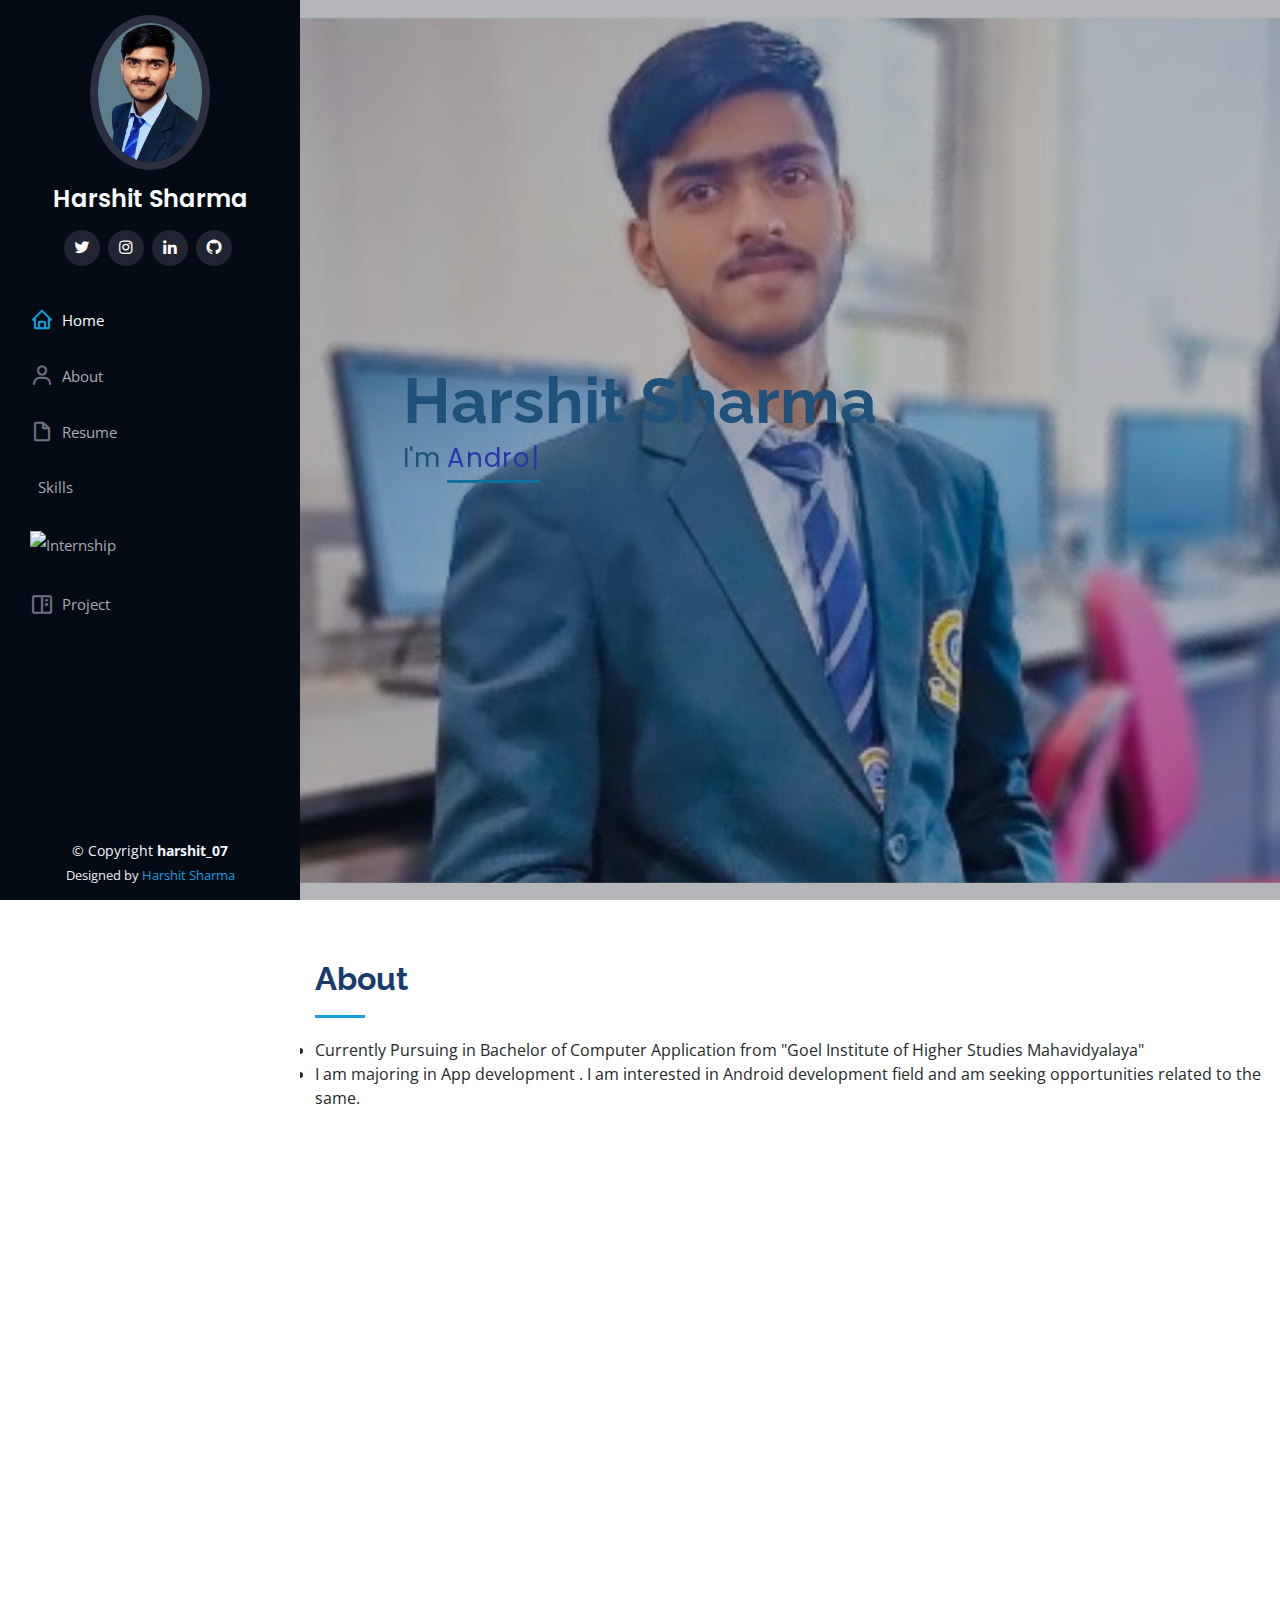
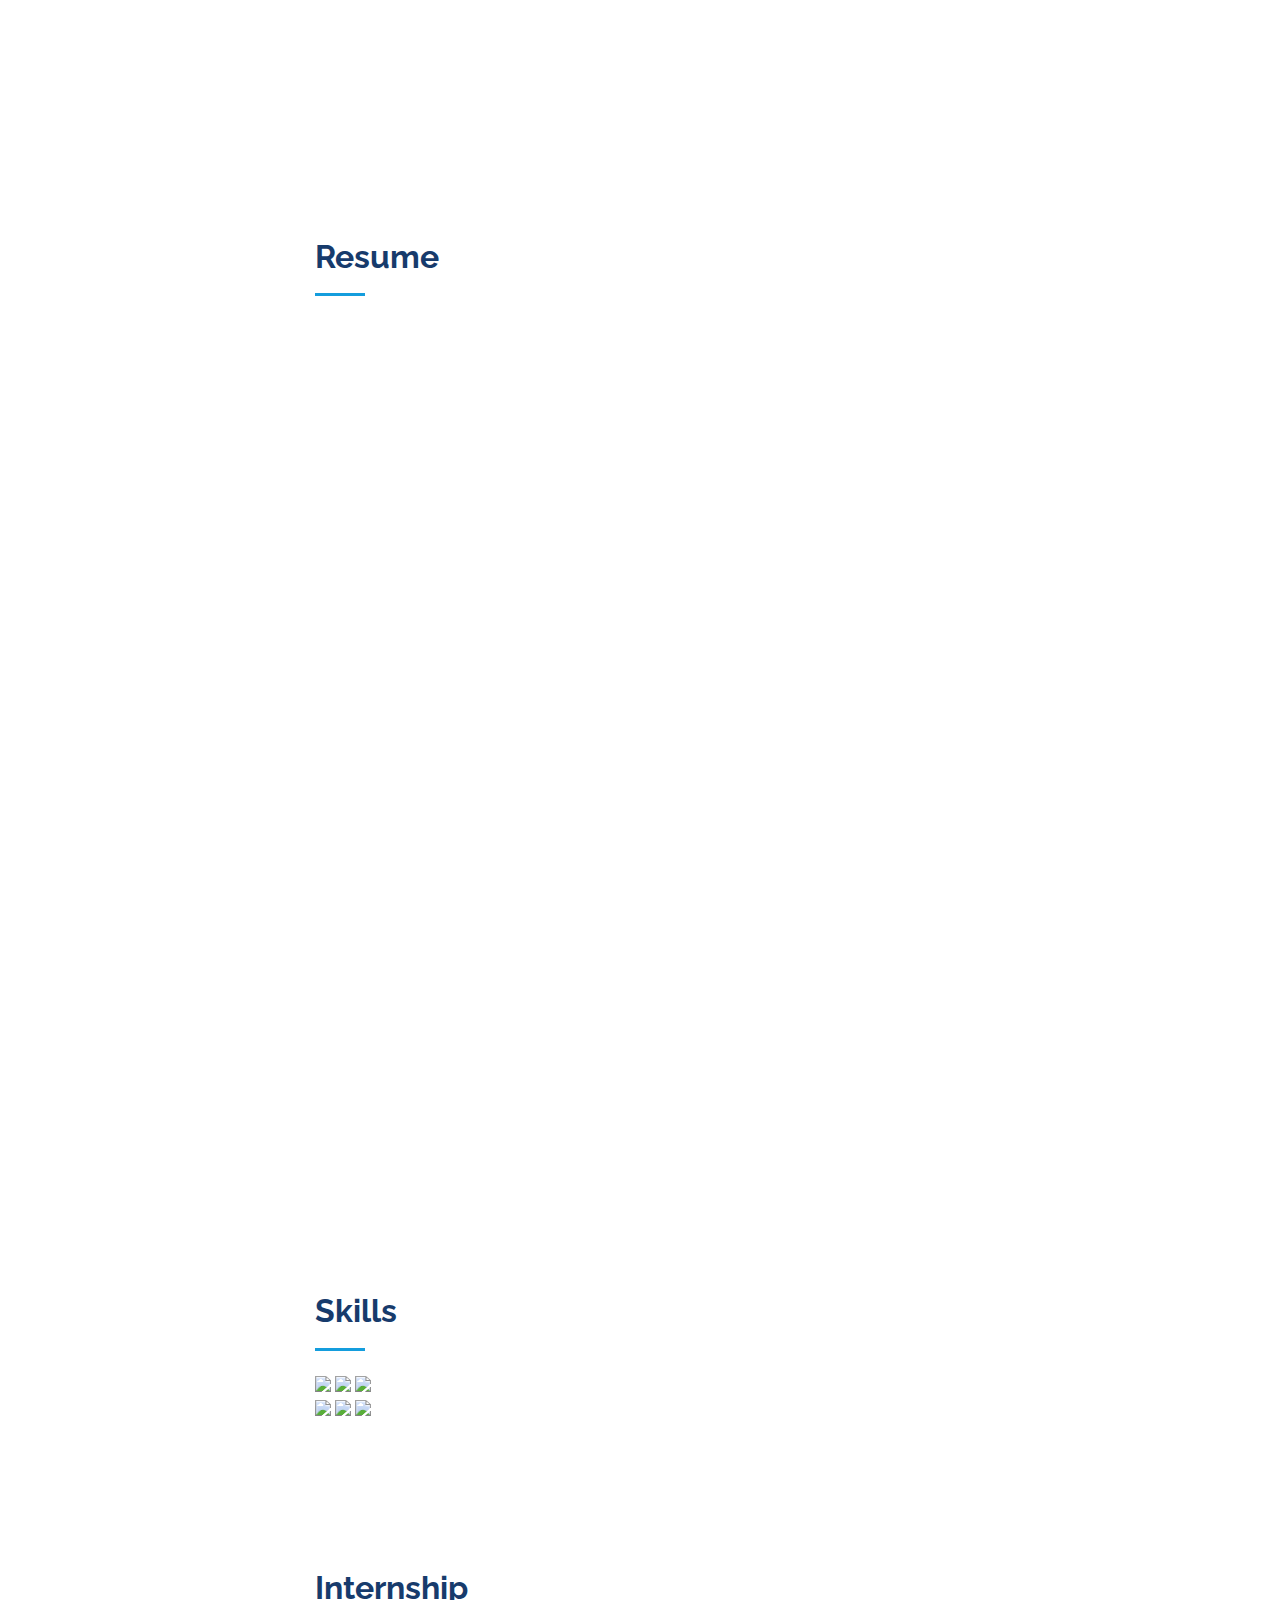
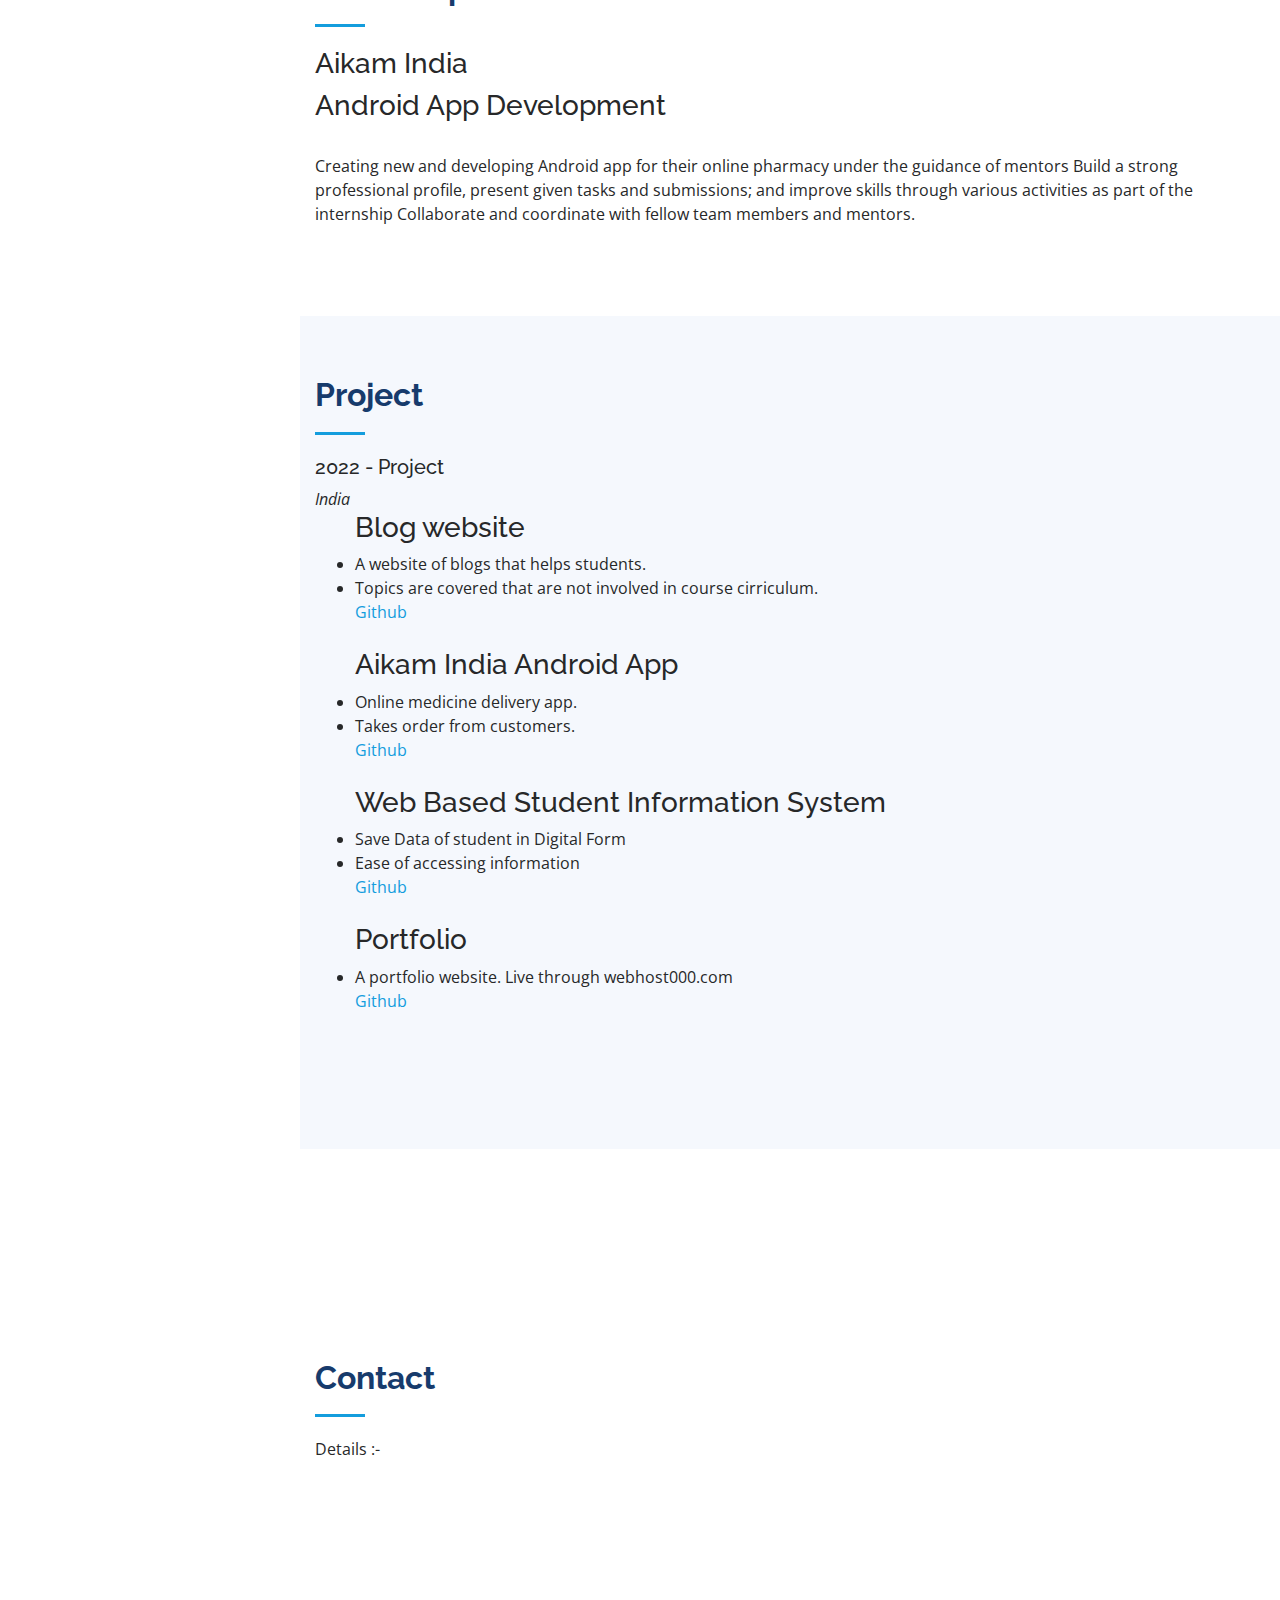
==== portfolio/index.html @ e8d352cf "Add files via upload" ====
<!DOCTYPE html>
<html lang="en">

<head>
  <meta charset="utf-8">
  <meta content="width=device-width, initial-scale=1.0" name="viewport">

  <title>Harshit Sharma</title>
  <meta content="" name="description">
  <meta content="" name="keywords">

  <!-- Favicons -->
  <link href="https://icons8.com/icon/54965/developer-mode" rel="icon">
  <link href="assets/img/apple-touch-icon.png" rel="apple-touch-icon">

  <!-- Google Fonts -->
  <link href="https://fonts.googleapis.com/css?family=Open+Sans:300,300i,400,400i,600,600i,700,700i|Raleway:300,300i,400,400i,500,500i,600,600i,700,700i|Poppins:300,300i,400,400i,500,500i,600,600i,700,700i" rel="stylesheet">

  <!-- Vendor CSS Files -->
  <link href="assets/vendor/bootstrap/css/bootstrap.min.css" rel="stylesheet">
  <link href="assets/vendor/icofont/icofont.min.css" rel="stylesheet">
  <link href="assets/vendor/boxicons/css/boxicons.min.css" rel="stylesheet">
  <link href="assets/vendor/venobox/venobox.css" rel="stylesheet">
  <link href="assets/vendor/owl.carousel/assets/owl.carousel.min.css" rel="stylesheet">
  <link href="assets/vendor/aos/aos.css" rel="stylesheet">

  <!-- Template Main CSS File -->
  <link href="assets/css/style.css" rel="stylesheet">

</head>

<body>

  <!-- ======= Mobile nav toggle button ======= -->
  <button type="button" class="mobile-nav-toggle d-xl-none"><i class="icofont-navigation-menu"></i></button>

  <!-- ======= Header ======= -->
  <header id="header">
    <div class="d-flex flex-column">

      <div class="profile">
        <img src="assets/img/lg.jpg" alt="" class="img-fluid rounded-circle">
        <h1 class="text-light"><a href="index.html">Harshit Sharma</a></h1>
        <div class="social-links mt-3 text-center">
          <a href="https://twitter.com/Harshit9296" class="twitter"><i class="bx bxl-twitter"></i></a>
          <a href="https://www.instagram.com/sharma._ji_____/" class="instagram"><i class="bx bxl-instagram"></i></a>
          <a href="https://www.linkedin.com/in/harshitsharma6/" class="linkedin"><i class="bx bxl-linkedin"></i></a>
          <a href="https://github.com/harshit6392" class="github"><i class="bx bxl-github"></i></a>
        </div>
      </div>

      <nav class="nav-menu">
        <ul>
          <li class="active"><a href="index.html"><i class="bx bx-home"></i> <span>Home</span></a></li>
          <li><a href="#about"><i class="bx bx-user"></i> <span>About</span></a></li>
          <li><a href="#resume"><i class="bx bx-file-blank"></i> <span>Resume</span></a></li>
          <li><a href="#skills"><i class="fas fa-code"></i><span>Skills</span></a></li>
          <li><a href="#intern"><img src="https://img.icons8.com/ios/452/internship.png "height="30px">Internship</a></li>
          <li><a href="#portfolio"><i class="bx bx-book-content"></i> Project</a></li>
         <!-- <li><a href="#contact"><i class="bx bx-envelope"></i> Contact</a></li> -->

        </ul>
      </nav><!-- .nav-menu -->
      <button type="button" class="mobile-nav-toggle d-xl-none"><i class="icofont-navigation-menu"></i></button>

    </div>
  </header><!-- End Header -->

  <!-- ======= Hero Section ======= -->
  <section id="hero" class="d-flex flex-column justify-content-center align-items-center">
    <div class="hero" data-aos="fade-in">
      <h1>Harshit Sharma</h1>
      <p>I'm <span class="typed" data-typed-items="Android Developer , Prepare For SDE-1 Role "></span></p>
     
     
    </div>
  </section><!-- End Hero -->

  <main id="main">

    <!-- ======= About Section ======= -->
    <section id="about" class="about">
      <div class="container">

        <div class="section-title">
          <h2>About</h2>
          <p><li>Currently Pursuing in Bachelor of Computer Application from "Goel Institute of Higher Studies Mahavidyalaya"</li></p>
          <p><li>I am majoring in App development . I am interested in Android development field and am seeking opportunities related to the same.</li></p>
          
        </div>

        <div class="row">
          <div class="col-lg-4" data-aos="fade-right">
            <img src="assets/img/lg.jpg" class="img-fluid" alt="">
          </div>
          <div class="col-lg-8 pt-4 pt-lg-0 content" data-aos="fade-left">
            <h3>I like to solve problems and fix errors !!!</h3>
            <p class="font-italic">
              Introduction
            </p>
           <div class="row">
              <div class="col-lg-6">
                <ul>
                  <li><i class="icofont-rounded-right"></i> <strong>City:</strong> City : Lucknow,Uttar Pradesh</li>
                  <li><i class="icofont-rounded-right"></i> <strong>Age:</strong>20</li>
                  <li><i class="icofont-rounded-right"></i> <strong>Degree:</strong> B.C.A.</li>                  
                </ul>
              </div>
              <div class="col-lg-6">
                <ul>
                  <li><i class="icofont-rounded-right"></i> <strong>Phone:</strong> +91-(9170660615)</li>
                  <li><i class="icofont-rounded-right"></i><strong>Email:</strong> hsharma6392@gmail.com</li>
                </ul>
              </div>
            </div>
            <p>
              
            </p>
          </div>
        </div>

      </div>
    </section><!-- End About Section -->

    <!-- ======= Facts Section ======= -->
    <section id="facts" class="facts">
      <div class="container">

        <div class="section-title">
         
          <p></p>
        </div>

        <div class="row no-gutters">

          <div class="col-lg-3 col-md-6 d-md-flex align-items-md-stretch" data-aos="fade-up">
            <div class="count-box">
            
             
            </div>
          </div>

          <div class="col-lg-3 col-md-6 d-md-flex align-items-md-stretch" data-aos="fade-up" data-aos-delay="100">
            <div class="count-box">
              
            </div>
          </div>

          <div class="col-lg-3 col-md-6 d-md-flex align-items-md-stretch" data-aos="fade-up" data-aos-delay="200">
            <div class="count-box">
             
            </div>
          </div>

          <div class="col-lg-3 col-md-6 d-md-flex align-items-md-stretch" data-aos="fade-up" data-aos-delay="300">
            <div class="count-box">
              
            </div>
          </div>

        </div>

      </div>
    </section><!-- End Facts Section -->

    
    <!-- ======= Resume Section ======= -->
    <section id="resume" class="resume">
      <div class="container">

        <div class="section-title">
          <h2>Resume</h2>
          <p></p>
        </div>

        <div class="row">
          <div class="col-lg-6" data-aos="fade-up">
            <h3 class="resume-title">Summary</h3>
            <div class="resume-item pb">
              <h1>Harshit Sharma</h1>
              <h3>Prepare For SDE-1 || Android Developer
              </h3>
              <ul>
                <li> Lucknow, Uttar Pradesh</li>
                <li> India</li>
                <li> +91-(9170660615)</li>
                <li> hsharma6392@gmail.com</li>
              </ul>

            </div>

            <h3 class="resume-title">Education</h3>
            <div class="resume-item">
              <h3>B.C.A. (Android Developer)</h3>
              <h5>2019-2022</h5>
              <p><em>Goel Institute of Higher Studies Mahavidyalaya, Lucknow</em></p>
            </div>

            <div class="resume-item">
              <h3>Intermediate</h3>
              <h5>2018-2019</h5>
              <p><em>Pioneer Montessori Inter College, Lucknow</em></p>
            </div>

            <div class="resume-item">
              <h4>High School </h4>
               <h5>2017</h5>
              <p><em>Pioneer Montessori Inter College</em></p>
              
            </div>
          </div>
          <div class="col-lg-6" data-aos="fade-up"></div>
          
            
              <h4></h4>
              
            </div>
            
          </div>
        </div>

      </div>
    </section><!-- End Resume Section -->

    <section id="skills" class="skills">
    <div class="container">
      <div class="section-title">
     <h2>Skills</h2>
     
                <div>
                <p>
                  <img src="https://img.icons8.com/color/2x/git.png">
                  <img src="https://img.icons8.com/color/2x/android-studio--v2.png">
                  <img src="https://img.icons8.com/external-flat-icons-inmotus-design/67/000000/external-file-popular-files-formats-flat-icons-inmotus-design-9.png"/>                  
                  
            
                </p>
               
               <img src="https://img.icons8.com/color/2x/java-coffee-cup-logo.png">
               <img src="https://img.icons8.com/color/2x/c-plus-plus-logo.png">
               <img src="https://img.icons8.com/color/2x/javascript.png">
               <img src="">
            
</div>

     </div>

    </section>
    <section id="intern" class="intern">
      <div class="container">
        <div class="section-title">
          
        <h2>Internship</h2>
        
        <h3 class="intern">Aikam India </h3>
        <h3>Android App Development</h3>
        <br>
        Creating new and developing Android app for their online pharmacy under the guidance of mentors Build a strong professional profile, present given tasks and submissions; and improve skills through various activities as part of the internship Collaborate and coordinate with fellow team members and mentors.
        </br>
       </div>
       </div>
       </section>
        

    <!-- ======= Portfolio Section ======= -->
    <section id="portfolio" class="portfolio section-bg">
      <div class="container">

        <div class="section-title">
           <h2>Project</h2>
           <h5>2022 - Project</h5>
              <p><em>India</em></p>
              <ul>
                <h3>Blog website</h3>
                <li>A website of blogs that helps students.</li>
                <li>Topics are covered that are not involved in course cirriculum.</li>
                <p><a href="#"target="_blank">Github</a></p>
                <br>

                <h3>Aikam India Android App</h3>
                  <li>Online medicine delivery app.</li>
                  <li>Takes order from customers.</li>
                  <p><a href="#"target="_blank">Github</a></p>
                <br>

                <h3>Web Based Student Information System</h3>
                  <li>Save Data of student in Digital Form</li>
                  <li>Ease of accessing information</li>
                  <p><a href="#"target="_blank">Github</a></p>
                  <br>
                  
                  <h3>Portfolio</h3>
                  <li>A portfolio website. Live through webhost000.com</li>
                  <p><a href="#"target="_blank">Github</a></p>
              </ul>
         
              <div class="section-title">
                
                </div>
        </div>
    </div>

      </div>
    </section><!-- End Portfolio Section -->

    <!-- ======= Services Section ======= -->
    <section id="services" class="services">
      <div class="container">

        <div class="section-title">
         
        </div>

       

      </div>
    </section><!-- End Services Section -->

    <!-- ======= Testimonials Section ======= -->
    
    <!-- ======= Contact Section ======= -->
    <section id="contact" class="contact">
      <div class="container">

        <div class="section-title">
          <h2>Contact</h2>
          <p>Details :-</p>
        </div>

        <div class="row" data-aos="fade-in">

          <div class="col-lg-5 d-flex align-items-stretch">
            <div class="info">
              <div class="address">
                <i class="icofont-google-map"></i>
                <h4>Location:</h4>
                <p>226018 Lucknow, Uttar Pradesh, India</p>
              </div>

              <div class="email">
                <i class="icofont-envelope"></i>
                <h4>Email:</h4>
                <p>hsharma6392@gmail.com</p>
              </div>

              <div class="phone">
                <i class="icofont-phone"></i>
                <h4>Call:</h4>
                <p>+91-(9170660615)</p>
              </div>
              
            
            </div>

          </div>

          <div class="col-lg-7 mt-5 mt-lg-0 d-flex align-items-stretch">
            <form action="forms/contact.php" method="post" role="form" class="php-email-form">
              <div class="form-row">
                <div class="form-group col-md-6">
                  <label for="name">Your Name</label>
                  <input type="text" name="name" class="form-control" id="name" data-rule="minlen:4" data-msg="Please enter at least 4 chars" />
                  <div class="validate"></div>
                </div>
                <div class="form-group col-md-6">
                  <label for="name">Your Email</label>
                  <input type="email" class="form-control" name="email" id="email" data-rule="email" data-msg="Please enter a valid email" />
                  <div class="validate"></div>
                </div>
              </div>
              <div class="form-group">
                <label for="name">Subject</label>
                <input type="text" class="form-control" name="subject" id="subject" data-rule="minlen:4" data-msg="Please enter at least 8 chars of subject" />
                <div class="validate"></div>
              </div>
              <div class="form-group">
                <label for="name">Message</label>
                <textarea class="form-control" name="message" rows="10" data-rule="required" data-msg="Please write something for us"></textarea>
                <div class="validate"></div>
              </div>
              <div class="mb-3">
                <div class="loading">Loading</div>
                <div class="error-message"></div>
                <div class="sent-message">Your message has been sent. Thank you!</div>
              </div>
              <div class="text-center"><button type="submit">Send Message</button></div>
            </form>
          </div>

        </div>

      </div>
    </section><!-- End Contact Section -->

  </main><!-- End #main -->

  <!-- ======= Footer ======= -->
  <footer id="footer">
    <div class="container">
      <div class="copyright">
        &copy; Copyright <strong><span>harshit_07</span></strong>
      </div>
      <div class="credits">
        Designed by <a href="#">Harshit Sharma</a>
      </div>
    </div>
  </footer><!-- End  Footer -->

  <a href="#" class="back-to-top"><i class="icofont-simple-up"></i></a>

  <!-- Vendor JS Files -->
  <script src="assets/vendor/jquery/jquery.min.js"></script>
  <script src="assets/vendor/bootstrap/js/bootstrap.bundle.min.js"></script>
  <script src="assets/vendor/jquery.easing/jquery.easing.min.js"></script>
  <script src="assets/vendor/php-email-form/validate.js"></script>
  <script src="assets/vendor/waypoints/jquery.waypoints.min.js"></script>
  <script src="assets/vendor/counterup/counterup.min.js"></script>
  <script src="assets/vendor/isotope-layout/isotope.pkgd.min.js"></script>
  <script src="assets/vendor/venobox/venobox.min.js"></script>
  <script src="assets/vendor/owl.carousel/owl.carousel.min.js"></script>
  <script src="assets/vendor/typed.js/typed.min.js"></script>
  <script src="assets/vendor/aos/aos.js"></script>

  <!-- Template Main JS File -->
  <script src="assets/js/main.js"></script>
  <script src="https://use.fontawesome.com/releases/v5.15.4/js/all.js" data-auto-replace-svg="nest"></script>
</body>

</html>
---- portfolio/assets/vendor/venobox/venobox.css ----
/* ------ venobox.css --------*/
.vbox-overlay *, .vbox-overlay *:before, .vbox-overlay *:after{
    -webkit-backface-visibility: hidden;
    -webkit-box-sizing:border-box;
    -moz-box-sizing:border-box;
    box-sizing:border-box;
}
.vbox-overlay * { 
    -webkit-backface-visibility: visible;
    backface-visibility: visible;
}
.vbox-overlay{
    display: -webkit-flex;
    display: flex;
    -webkit-flex-direction: column;
    flex-direction: column;
    -webkit-justify-content: center;
    justify-content: center;
    -webkit-align-items: center;
    align-items: center;
    position: fixed;
    left: 0;
    top: 0;
    bottom: 0;
    right: 0;
    z-index: 999999;
}

/* ----- navigation ----- */
.vbox-title{
    width: 100%;
    height: 40px;
    float: left;
    text-align: center;
    line-height: 28px;
    font-size: 12px;
    padding: 6px 50px;
    overflow: hidden;
    position: fixed;
    display: none;
    left: 0;
    z-index: 89;
}
.vbox-close{
    cursor: pointer;
    position: fixed;
    top: -1px;
    right: 0;
    width: 50px;
    height: 40px;
    padding: 6px;
    display: block;
    background-position:10px center;
    overflow: hidden;
    font-size: 24px;
    line-height: 1;
    text-align: center;
    z-index: 99;
}
.vbox-left{
    cursor: pointer;
    position: fixed;
    left: 0;
    height: 40px;
    overflow: hidden;
    line-height: 28px;
    font-size: 12px;
    z-index: 99;
    display: flex;
    align-items:center;
}
.vbox-num{
    display: inline-block;
    margin: 6px 0 6px 15px;
}
/* ----- Social share ----- */
.vbox-share{
    line-height: 28px;
    font-size: 12px;
    overflow: hidden;
    position: fixed;
    left: 0;
    z-index: 98;
    display: flex;
    align-items:center;
    justify-content: center;
    width: 100%;
    text-align: center;
}
.vbox-share svg{
    max-height: 28px;
    width: 28px;
    z-index: 10;
    margin-left: 12px;
    margin-top: 6px;
    margin-bottom: 6px;
    vertical-align: middle;
}


/* ----- navigation ARROWS ----- */
.vbox-next, .vbox-prev{
    position: fixed;
    top: 50%;
    margin-top: -15px;
    overflow: hidden;
    cursor: pointer;
    display: block;
    width: 45px;
    height: 45px;
    z-index: 99;
}
.vbox-next span, .vbox-prev span{
    position: relative;
    width: 20px;
    height: 20px;
    border: 2px solid transparent;
    border-top-color: #B6B6B6;
    border-right-color: #B6B6B6;
    text-indent: -100px;
    position: absolute;
    top: 8px;
    display: block;
}
.vbox-prev{
    left: 15px;
}
.vbox-next{
    right: 15px;
}
.vbox-prev span{
    left: 10px;
    -ms-transform: rotate(-135deg);
    -webkit-transform: rotate(-135deg);
    transform: rotate(-135deg);
}
.vbox-next span{
    -ms-transform: rotate(45deg);
    -webkit-transform: rotate(45deg);
    transform: rotate(45deg);
    right: 10px;
}
/* ------- inline window ------ */
.vbox-inline{
    width: 420px;
    height: 315px;
    height: 70vh;
    padding: 10px;
    background: #fff;
    margin: 0 auto;
    overflow: auto;
    text-align: left;
}
/* ------- Video & iFrames window ------ */
.venoframe{
    max-width: 100%;
    width: 100%;
    border: none;
    width: 100%;
    height: 260px;
    height: 70vh;
}
.venoframe.vbvid{
    height: 260px;
}
@media (min-width: 768px) {
    .venoframe, .vbox-inline{
        width: 90%;
        height: 360px;
        height: 70vh;
    }
    .venoframe.vbvid{
        width: 640px;
        height: 360px;
    }
}
@media (min-width: 992px) {
    .venoframe, .vbox-inline{
        max-width: 1200px;
        width: 80%;
        height: 540px;
        height: 70vh;
    }
    .venoframe.vbvid{
        width: 960px;
        height: 540px;
    }
}
/* 
Please do NOT edit this part! 
or at least read this note: http://i.imgur.com/7C0ws9e.gif
*/
.vbox-open{
    overflow: hidden;
}
.vbox-container{
    position: absolute;
    left: 0;
    right: 0;
    top: 0;
    bottom: 0;
    overflow-x: hidden;
    overflow-y: scroll;
    overflow-scrolling: touch;
    -webkit-overflow-scrolling: touch;
    z-index: 20;
    max-height: 100%;

}

.vbox-content{
    text-align: center;
    float: left;
    width: 100%;
    position: relative;
    overflow: hidden;
    padding: 20px 4%;
}
.vbox-container img{
    max-width: 100%;
    height: auto;
}
.vbox-figlio{
    box-shadow: 0 0 12px rgba(0,0,0,0.19), 0 6px 6px rgba(0,0,0,0.23);
    max-width: 100%;
    text-align: initial;
}
img.vbox-figlio{
    -webkit-user-select: none;
-khtml-user-select: none;
-moz-user-select: none;
-o-user-select: none;
user-select: none;
}
.vbox-content.swipe-left{
    margin-left: -200px !important;
}
.vbox-content.swipe-right{
    margin-left: 200px !important;
}
.vbox-animated{
    webkit-transition: margin 300ms ease-out;
    transition: margin 300ms ease-out;
}

/* ---------- preloader ----------
 * SPINKIT 
 * http://tobiasahlin.com/spinkit/
-------------------------------- */
.sk-double-bounce,.sk-rotating-plane{width:40px;height:40px;margin:40px auto}.sk-rotating-plane{background-color:#333;-webkit-animation:sk-rotatePlane 1.2s infinite ease-in-out;animation:sk-rotatePlane 1.2s infinite ease-in-out}@-webkit-keyframes sk-rotatePlane{0%{-webkit-transform:perspective(120px) rotateX(0) rotateY(0);transform:perspective(120px) rotateX(0) rotateY(0)}50%{-webkit-transform:perspective(120px) rotateX(-180.1deg) rotateY(0);transform:perspective(120px) rotateX(-180.1deg) rotateY(0)}100%{-webkit-transform:perspective(120px) rotateX(-180deg) rotateY(-179.9deg);transform:perspective(120px) rotateX(-180deg) rotateY(-179.9deg)}}@keyframes sk-rotatePlane{0%{-webkit-transform:perspective(120px) rotateX(0) rotateY(0);transform:perspective(120px) rotateX(0) rotateY(0)}50%{-webkit-transform:perspective(120px) rotateX(-180.1deg) rotateY(0);transform:perspective(120px) rotateX(-180.1deg) rotateY(0)}100%{-webkit-transform:perspective(120px) rotateX(-180deg) rotateY(-179.9deg);transform:perspective(120px) rotateX(-180deg) rotateY(-179.9deg)}}.sk-double-bounce{position:relative}.sk-double-bounce .sk-child{width:100%;height:100%;border-radius:50%;background-color:#333;opacity:.6;position:absolute;top:0;left:0;-webkit-animation:sk-doubleBounce 2s infinite ease-in-out;animation:sk-doubleBounce 2s infinite ease-in-out}.sk-chasing-dots .sk-child,.sk-spinner-pulse,.sk-three-bounce .sk-child{background-color:#333;border-radius:100%}.sk-double-bounce .sk-double-bounce2{-webkit-animation-delay:-1s;animation-delay:-1s}@-webkit-keyframes sk-doubleBounce{0%,100%{-webkit-transform:scale(0);transform:scale(0)}50%{-webkit-transform:scale(1);transform:scale(1)}}@keyframes sk-doubleBounce{0%,100%{-webkit-transform:scale(0);transform:scale(0)}50%{-webkit-transform:scale(1);transform:scale(1)}}.sk-wave{margin:40px auto;width:50px;height:40px;text-align:center;font-size:10px}.sk-wave .sk-rect{background-color:#333;height:100%;width:6px;display:inline-block;-webkit-animation:sk-waveStretchDelay 1.2s infinite ease-in-out;animation:sk-waveStretchDelay 1.2s infinite ease-in-out}.sk-wave .sk-rect1{-webkit-animation-delay:-1.2s;animation-delay:-1.2s}.sk-wave .sk-rect2{-webkit-animation-delay:-1.1s;animation-delay:-1.1s}.sk-wave .sk-rect3{-webkit-animation-delay:-1s;animation-delay:-1s}.sk-wave .sk-rect4{-webkit-animation-delay:-.9s;animation-delay:-.9s}.sk-wave .sk-rect5{-webkit-animation-delay:-.8s;animation-delay:-.8s}@-webkit-keyframes sk-waveStretchDelay{0%,100%,40%{-webkit-transform:scaleY(.4);transform:scaleY(.4)}20%{-webkit-transform:scaleY(1);transform:scaleY(1)}}@keyframes sk-waveStretchDelay{0%,100%,40%{-webkit-transform:scaleY(.4);transform:scaleY(.4)}20%{-webkit-transform:scaleY(1);transform:scaleY(1)}}.sk-wandering-cubes{margin:40px auto;width:40px;height:40px;position:relative}.sk-wandering-cubes .sk-cube{background-color:#333;width:10px;height:10px;position:absolute;top:0;left:0;-webkit-animation:sk-wanderingCube 1.8s ease-in-out -1.8s infinite both;animation:sk-wanderingCube 1.8s ease-in-out -1.8s infinite both}.sk-chasing-dots,.sk-spinner-pulse{width:40px;height:40px;margin:40px auto}.sk-wandering-cubes .sk-cube2{-webkit-animation-delay:-.9s;animation-delay:-.9s}@-webkit-keyframes sk-wanderingCube{0%{-webkit-transform:rotate(0);transform:rotate(0)}25%{-webkit-transform:translateX(30px) rotate(-90deg) scale(.5);transform:translateX(30px) rotate(-90deg) scale(.5)}50%{-webkit-transform:translateX(30px) translateY(30px) rotate(-179deg);transform:translateX(30px) translateY(30px) rotate(-179deg)}50.1%{-webkit-transform:translateX(30px) translateY(30px) rotate(-180deg);transform:translateX(30px) translateY(30px) rotate(-180deg)}75%{-webkit-transform:translateX(0) translateY(30px) rotate(-270deg) scale(.5);transform:translateX(0) translateY(30px) rotate(-270deg) scale(.5)}100%{-webkit-transform:rotate(-360deg);transform:rotate(-360deg)}}@keyframes sk-wanderingCube{0%{-webkit-transform:rotate(0);transform:rotate(0)}25%{-webkit-transform:translateX(30px) rotate(-90deg) scale(.5);transform:translateX(30px) rotate(-90deg) scale(.5)}50%{-webkit-transform:translateX(30px) translateY(30px) rotate(-179deg);transform:translateX(30px) translateY(30px) rotate(-179deg)}50.1%{-webkit-transform:translateX(30px) translateY(30px) rotate(-180deg);transform:translateX(30px) translateY(30px) rotate(-180deg)}75%{-webkit-transform:translateX(0) translateY(30px) rotate(-270deg) scale(.5);transform:translateX(0) translateY(30px) rotate(-270deg) scale(.5)}100%{-webkit-transform:rotate(-360deg);transform:rotate(-360deg)}}.sk-spinner-pulse{-webkit-animation:sk-pulseScaleOut 1s infinite ease-in-out;animation:sk-pulseScaleOut 1s infinite ease-in-out}@-webkit-keyframes sk-pulseScaleOut{0%{-webkit-transform:scale(0);transform:scale(0)}100%{-webkit-transform:scale(1);transform:scale(1);opacity:0}}@keyframes sk-pulseScaleOut{0%{-webkit-transform:scale(0);transform:scale(0)}100%{-webkit-transform:scale(1);transform:scale(1);opacity:0}}.sk-chasing-dots{position:relative;text-align:center;-webkit-animation:sk-chasingDotsRotate 2s infinite linear;animation:sk-chasingDotsRotate 2s infinite linear}.sk-chasing-dots .sk-child{width:60%;height:60%;display:inline-block;position:absolute;top:0;-webkit-animation:sk-chasingDotsBounce 2s infinite ease-in-out;animation:sk-chasingDotsBounce 2s infinite ease-in-out}.sk-chasing-dots .sk-dot2{top:auto;bottom:0;-webkit-animation-delay:-1s;animation-delay:-1s}@-webkit-keyframes sk-chasingDotsRotate{100%{-webkit-transform:rotate(360deg);transform:rotate(360deg)}}@keyframes sk-chasingDotsRotate{100%{-webkit-transform:rotate(360deg);transform:rotate(360deg)}}@-webkit-keyframes sk-chasingDotsBounce{0%,100%{-webkit-transform:scale(0);transform:scale(0)}50%{-webkit-transform:scale(1);transform:scale(1)}}@keyframes sk-chasingDotsBounce{0%,100%{-webkit-transform:scale(0);transform:scale(0)}50%{-webkit-transform:scale(1);transform:scale(1)}}.sk-three-bounce{margin:40px auto;width:80px;text-align:center}.sk-three-bounce .sk-child{width:20px;height:20px;display:inline-block;-webkit-animation:sk-three-bounce 1.4s ease-in-out 0s infinite both;animation:sk-three-bounce 1.4s ease-in-out 0s infinite both}.sk-circle .sk-child:before,.sk-fading-circle .sk-circle:before{display:block;border-radius:100%;content:'';background-color:#333}.sk-three-bounce .sk-bounce1{-webkit-animation-delay:-.32s;animation-delay:-.32s}.sk-three-bounce .sk-bounce2{-webkit-animation-delay:-.16s;animation-delay:-.16s}@-webkit-keyframes sk-three-bounce{0%,100%,80%{-webkit-transform:scale(0);transform:scale(0)}40%{-webkit-transform:scale(1);transform:scale(1)}}@keyframes sk-three-bounce{0%,100%,80%{-webkit-transform:scale(0);transform:scale(0)}40%{-webkit-transform:scale(1);transform:scale(1)}}.sk-circle{margin:40px auto;width:40px;height:40px;position:relative}.sk-circle .sk-child{width:100%;height:100%;position:absolute;left:0;top:0}.sk-circle .sk-child:before{margin:0 auto;width:15%;height:15%;-webkit-animation:sk-circleBounceDelay 1.2s infinite ease-in-out both;animation:sk-circleBounceDelay 1.2s infinite ease-in-out both}.sk-circle .sk-circle2{-webkit-transform:rotate(30deg);-ms-transform:rotate(30deg);transform:rotate(30deg)}.sk-circle .sk-circle3{-webkit-transform:rotate(60deg);-ms-transform:rotate(60deg);transform:rotate(60deg)}.sk-circle .sk-circle4{-webkit-transform:rotate(90deg);-ms-transform:rotate(90deg);transform:rotate(90deg)}.sk-circle .sk-circle5{-webkit-transform:rotate(120deg);-ms-transform:rotate(120deg);transform:rotate(120deg)}.sk-circle .sk-circle6{-webkit-transform:rotate(150deg);-ms-transform:rotate(150deg);transform:rotate(150deg)}.sk-circle .sk-circle7{-webkit-transform:rotate(180deg);-ms-transform:rotate(180deg);transform:rotate(180deg)}.sk-circle .sk-circle8{-webkit-transform:rotate(210deg);-ms-transform:rotate(210deg);transform:rotate(210deg)}.sk-circle .sk-circle9{-webkit-transform:rotate(240deg);-ms-transform:rotate(240deg);transform:rotate(240deg)}.sk-circle .sk-circle10{-webkit-transform:rotate(270deg);-ms-transform:rotate(270deg);transform:rotate(270deg)}.sk-circle .sk-circle11{-webkit-transform:rotate(300deg);-ms-transform:rotate(300deg);transform:rotate(300deg)}.sk-circle .sk-circle12{-webkit-transform:rotate(330deg);-ms-transform:rotate(330deg);transform:rotate(330deg)}.sk-circle .sk-circle2:before{-webkit-animation-delay:-1.1s;animation-delay:-1.1s}.sk-circle .sk-circle3:before{-webkit-animation-delay:-1s;animation-delay:-1s}.sk-circle .sk-circle4:before{-webkit-animation-delay:-.9s;animation-delay:-.9s}.sk-circle .sk-circle5:before{-webkit-animation-delay:-.8s;animation-delay:-.8s}.sk-circle .sk-circle6:before{-webkit-animation-delay:-.7s;animation-delay:-.7s}.sk-circle .sk-circle7:before{-webkit-animation-delay:-.6s;animation-delay:-.6s}.sk-circle .sk-circle8:before{-webkit-animation-delay:-.5s;animation-delay:-.5s}.sk-circle .sk-circle9:before{-webkit-animation-delay:-.4s;animation-delay:-.4s}.sk-circle .sk-circle10:before{-webkit-animation-delay:-.3s;animation-delay:-.3s}.sk-circle .sk-circle11:before{-webkit-animation-delay:-.2s;animation-delay:-.2s}.sk-circle .sk-circle12:before{-webkit-animation-delay:-.1s;animation-delay:-.1s}@-webkit-keyframes sk-circleBounceDelay{0%,100%,80%{-webkit-transform:scale(0);transform:scale(0)}40%{-webkit-transform:scale(1);transform:scale(1)}}@keyframes sk-circleBounceDelay{0%,100%,80%{-webkit-transform:scale(0);transform:scale(0)}40%{-webkit-transform:scale(1);transform:scale(1)}}.sk-cube-grid{width:40px;height:40px;margin:40px auto}.sk-cube-grid .sk-cube{width:33.33%;height:33.33%;background-color:#333;float:left;-webkit-animation:sk-cubeGridScaleDelay 1.3s infinite ease-in-out;animation:sk-cubeGridScaleDelay 1.3s infinite ease-in-out}.sk-cube-grid .sk-cube1{-webkit-animation-delay:.2s;animation-delay:.2s}.sk-cube-grid .sk-cube2{-webkit-animation-delay:.3s;animation-delay:.3s}.sk-cube-grid .sk-cube3{-webkit-animation-delay:.4s;animation-delay:.4s}.sk-cube-grid .sk-cube4{-webkit-animation-delay:.1s;animation-delay:.1s}.sk-cube-grid .sk-cube5{-webkit-animation-delay:.2s;animation-delay:.2s}.sk-cube-grid .sk-cube6{-webkit-animation-delay:.3s;animation-delay:.3s}.sk-cube-grid .sk-cube7{-webkit-animation-delay:0ms;animation-delay:0ms}.sk-cube-grid .sk-cube8{-webkit-animation-delay:.1s;animation-delay:.1s}.sk-cube-grid .sk-cube9{-webkit-animation-delay:.2s;animation-delay:.2s}@-webkit-keyframes sk-cubeGridScaleDelay{0%,100%,70%{-webkit-transform:scale3D(1,1,1);transform:scale3D(1,1,1)}35%{-webkit-transform:scale3D(0,0,1);transform:scale3D(0,0,1)}}@keyframes sk-cubeGridScaleDelay{0%,100%,70%{-webkit-transform:scale3D(1,1,1);transform:scale3D(1,1,1)}35%{-webkit-transform:scale3D(0,0,1);transform:scale3D(0,0,1)}}.sk-fading-circle{margin:40px auto;width:40px;height:40px;position:relative}.sk-fading-circle .sk-circle{width:100%;height:100%;position:absolute;left:0;top:0}.sk-fading-circle .sk-circle:before{margin:0 auto;width:15%;height:15%;-webkit-animation:sk-circleFadeDelay 1.2s infinite ease-in-out both;animation:sk-circleFadeDelay 1.2s infinite ease-in-out both}.sk-fading-circle .sk-circle2{-webkit-transform:rotate(30deg);-ms-transform:rotate(30deg);transform:rotate(30deg)}.sk-fading-circle .sk-circle3{-webkit-transform:rotate(60deg);-ms-transform:rotate(60deg);transform:rotate(60deg)}.sk-fading-circle .sk-circle4{-webkit-transform:rotate(90deg);-ms-transform:rotate(90deg);transform:rotate(90deg)}.sk-fading-circle .sk-circle5{-webkit-transform:rotate(120deg);-ms-transform:rotate(120deg);transform:rotate(120deg)}.sk-fading-circle .sk-circle6{-webkit-transform:rotate(150deg);-ms-transform:rotate(150deg);transform:rotate(150deg)}.sk-fading-circle .sk-circle7{-webkit-transform:rotate(180deg);-ms-transform:rotate(180deg);transform:rotate(180deg)}.sk-fading-circle .sk-circle8{-webkit-transform:rotate(210deg);-ms-transform:rotate(210deg);transform:rotate(210deg)}.sk-fading-circle .sk-circle9{-webkit-transform:rotate(240deg);-ms-transform:rotate(240deg);transform:rotate(240deg)}.sk-fading-circle .sk-circle10{-webkit-transform:rotate(270deg);-ms-transform:rotate(270deg);transform:rotate(270deg)}.sk-fading-circle .sk-circle11{-webkit-transform:rotate(300deg);-ms-transform:rotate(300deg);transform:rotate(300deg)}.sk-fading-circle .sk-circle12{-webkit-transform:rotate(330deg);-ms-transform:rotate(330deg);transform:rotate(330deg)}.sk-fading-circle .sk-circle2:before{-webkit-animation-delay:-1.1s;animation-delay:-1.1s}.sk-fading-circle .sk-circle3:before{-webkit-animation-delay:-1s;animation-delay:-1s}.sk-fading-circle .sk-circle4:before{-webkit-animation-delay:-.9s;animation-delay:-.9s}.sk-fading-circle .sk-circle5:before{-webkit-animation-delay:-.8s;animation-delay:-.8s}.sk-fading-circle .sk-circle6:before{-webkit-animation-delay:-.7s;animation-delay:-.7s}.sk-fading-circle .sk-circle7:before{-webkit-animation-delay:-.6s;animation-delay:-.6s}.sk-fading-circle .sk-circle8:before{-webkit-animation-delay:-.5s;animation-delay:-.5s}.sk-fading-circle .sk-circle9:before{-webkit-animation-delay:-.4s;animation-delay:-.4s}.sk-fading-circle .sk-circle10:before{-webkit-animation-delay:-.3s;animation-delay:-.3s}.sk-fading-circle .sk-circle11:before{-webkit-animation-delay:-.2s;animation-delay:-.2s}.sk-fading-circle .sk-circle12:before{-webkit-animation-delay:-.1s;animation-delay:-.1s}@-webkit-keyframes sk-circleFadeDelay{0%,100%,39%{opacity:0}40%{opacity:1}}@keyframes sk-circleFadeDelay{0%,100%,39%{opacity:0}40%{opacity:1}}.sk-folding-cube{margin:40px auto;width:40px;height:40px;position:relative;-webkit-transform:rotateZ(45deg);transform:rotateZ(45deg)}.sk-folding-cube .sk-cube{float:left;width:50%;height:50%;position:relative;-webkit-transform:scale(1.1);-ms-transform:scale(1.1);transform:scale(1.1)}.sk-folding-cube .sk-cube:before{content:'';position:absolute;top:0;left:0;width:100%;height:100%;background-color:#333;-webkit-animation:sk-foldCubeAngle 2.4s infinite linear both;animation:sk-foldCubeAngle 2.4s infinite linear both;-webkit-transform-origin:100% 100%;-ms-transform-origin:100% 100%;transform-origin:100% 100%}.sk-folding-cube .sk-cube2{-webkit-transform:scale(1.1) rotateZ(90deg);transform:scale(1.1) rotateZ(90deg)}.sk-folding-cube .sk-cube3{-webkit-transform:scale(1.1) rotateZ(180deg);transform:scale(1.1) rotateZ(180deg)}.sk-folding-cube .sk-cube4{-webkit-transform:scale(1.1) rotateZ(270deg);transform:scale(1.1) rotateZ(270deg)}.sk-folding-cube .sk-cube2:before{-webkit-animation-delay:.3s;animation-delay:.3s}.sk-folding-cube .sk-cube3:before{-webkit-animation-delay:.6s;animation-delay:.6s}.sk-folding-cube .sk-cube4:before{-webkit-animation-delay:.9s;animation-delay:.9s}@-webkit-keyframes sk-foldCubeAngle{0%,10%{-webkit-transform:perspective(140px) rotateX(-180deg);transform:perspective(140px) rotateX(-180deg);opacity:0}25%,75%{-webkit-transform:perspective(140px) rotateX(0);transform:perspective(140px) rotateX(0);opacity:1}100%,90%{-webkit-transform:perspective(140px) rotateY(180deg);transform:perspective(140px) rotateY(180deg);opacity:0}}@keyframes sk-foldCubeAngle{0%,10%{-webkit-transform:perspective(140px) rotateX(-180deg);transform:perspective(140px) rotateX(-180deg);opacity:0}25%,75%{-webkit-transform:perspective(140px) rotateX(0);transform:perspective(140px) rotateX(0);opacity:1}100%,90%{-webkit-transform:perspective(140px) rotateY(180deg);transform:perspective(140px) rotateY(180deg);opacity:0}}
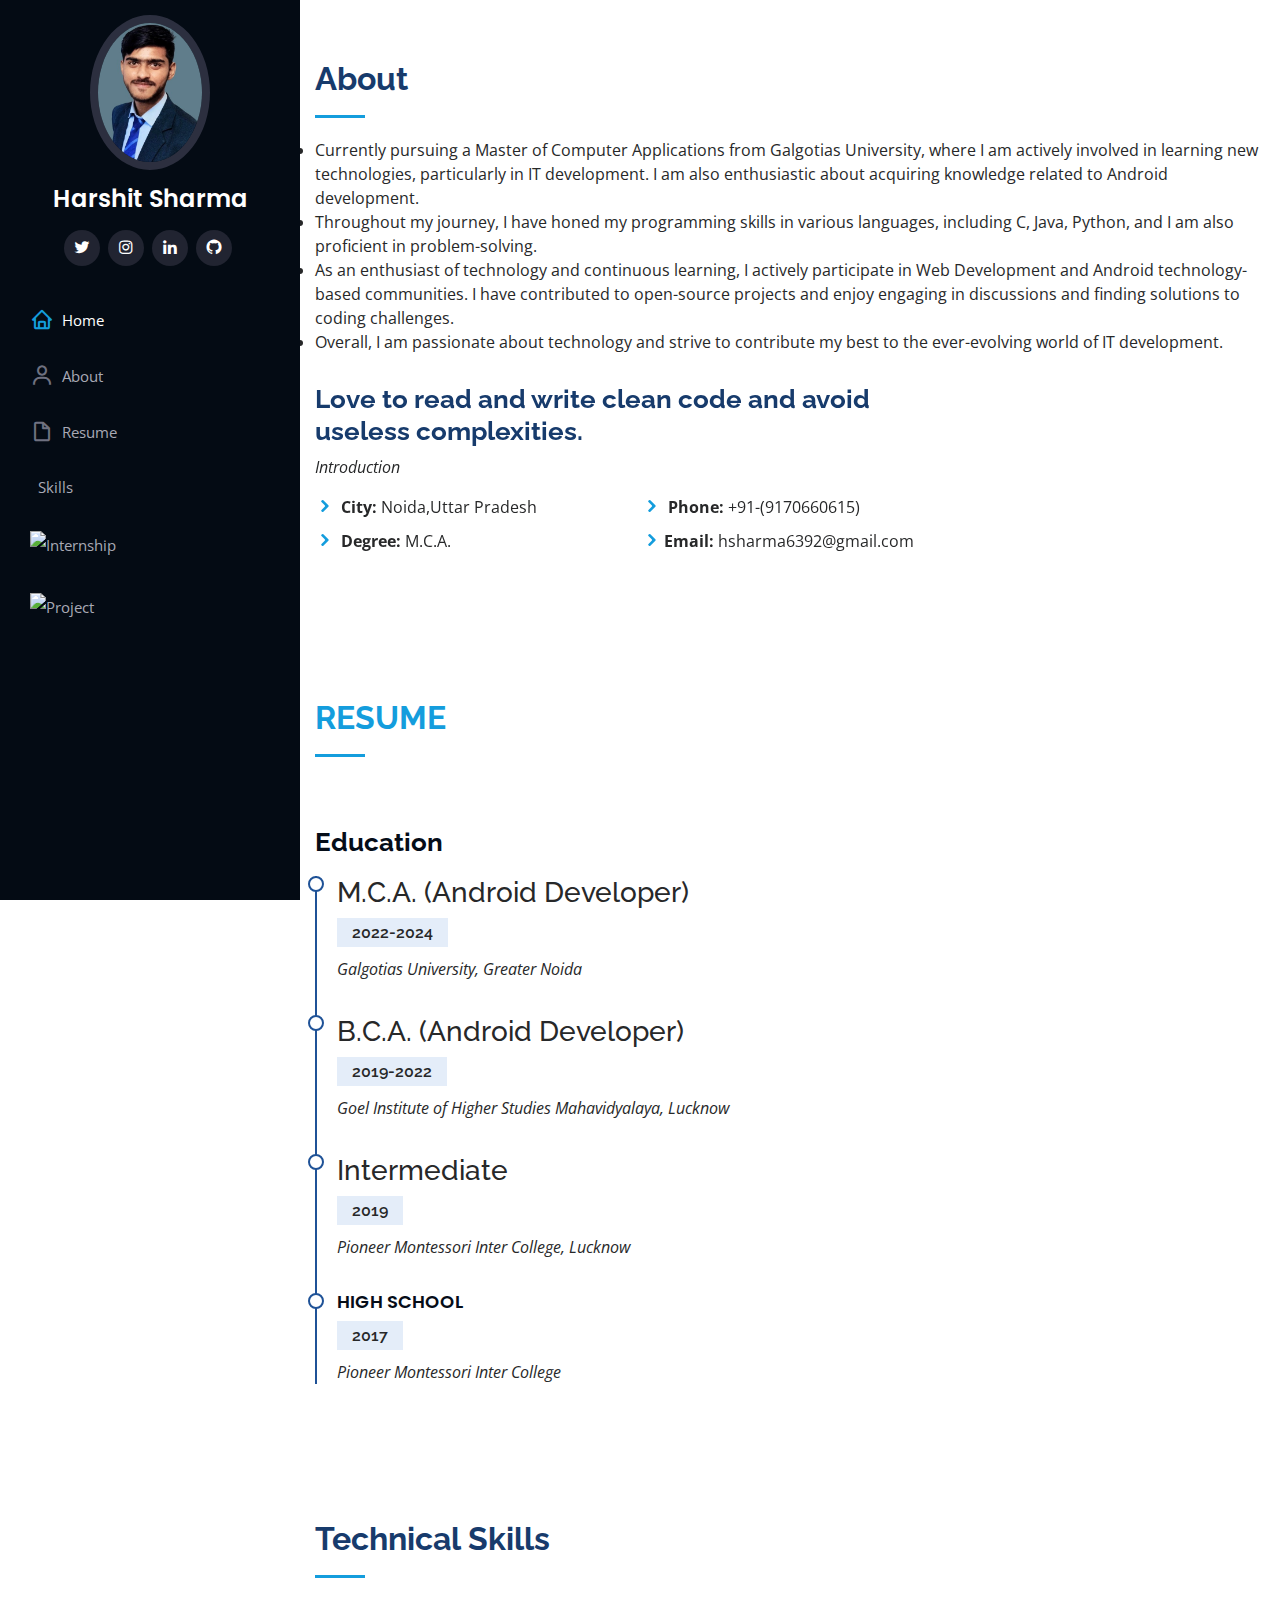
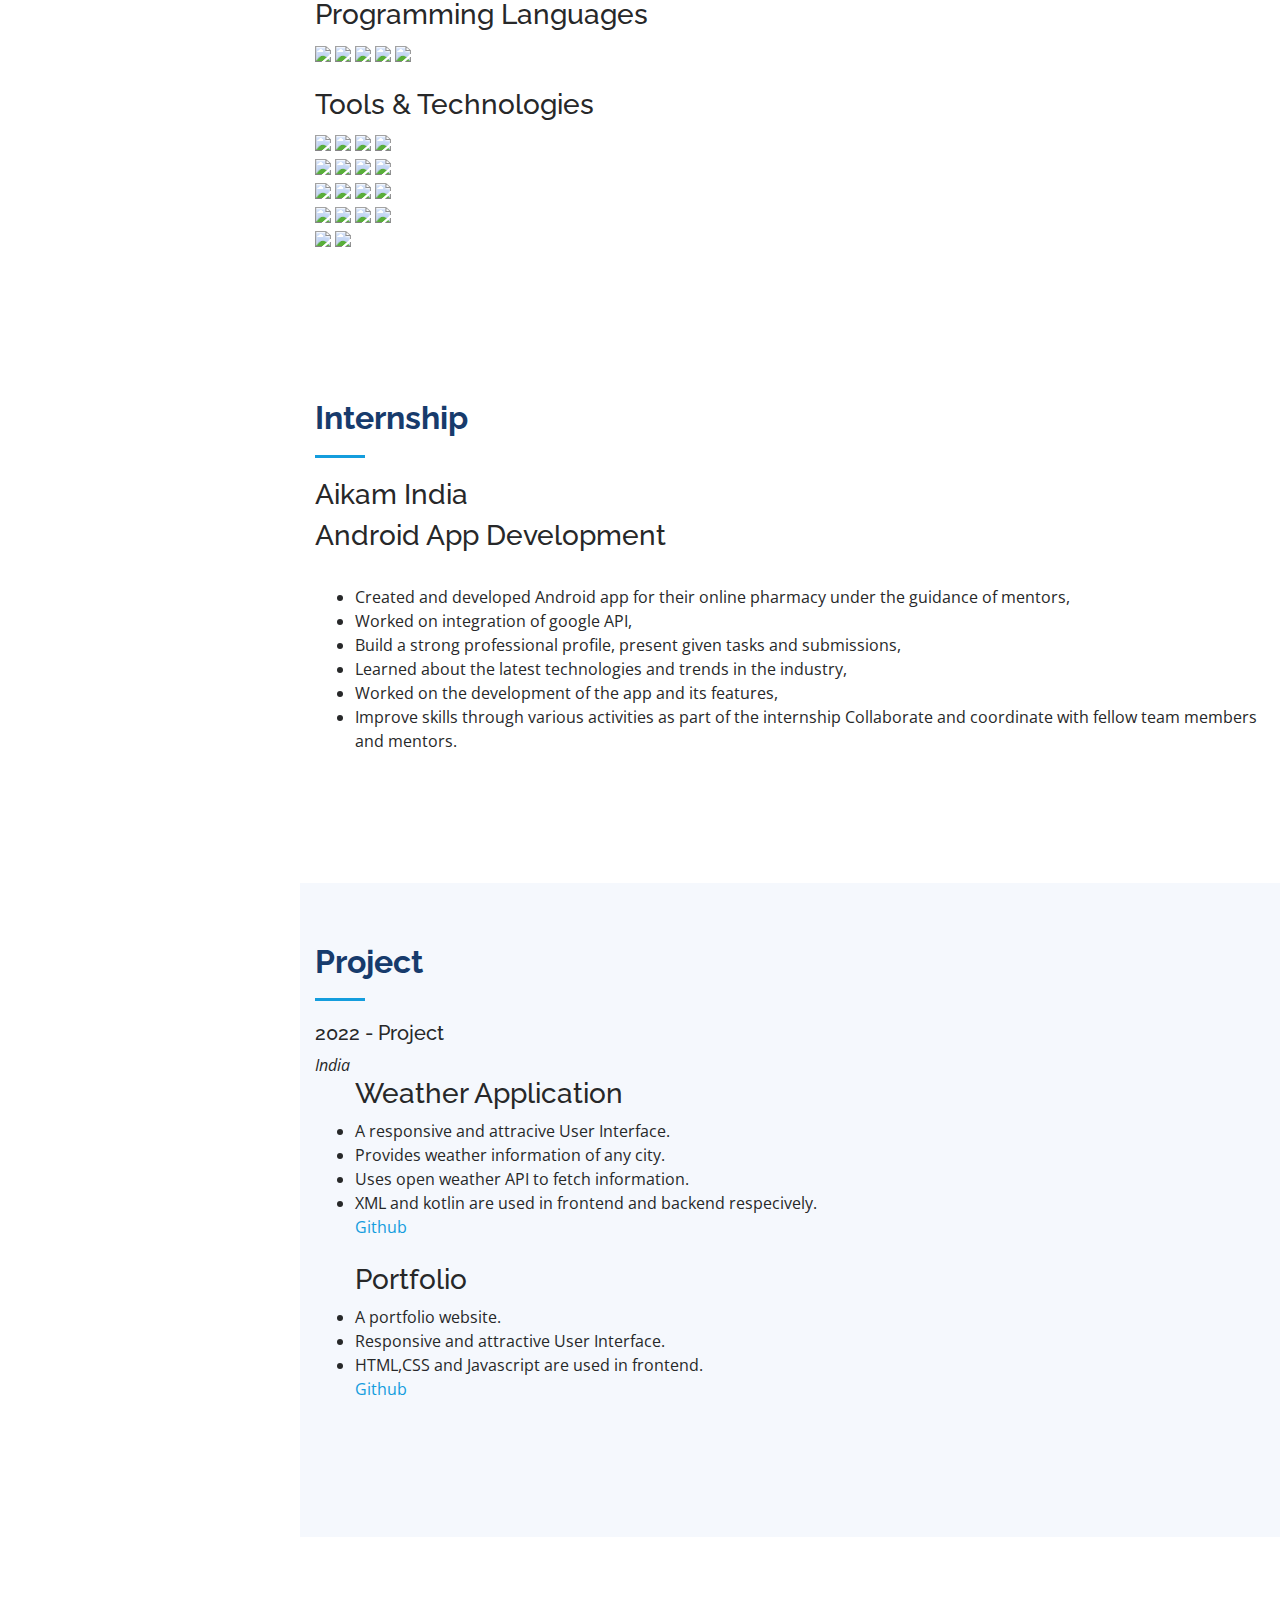
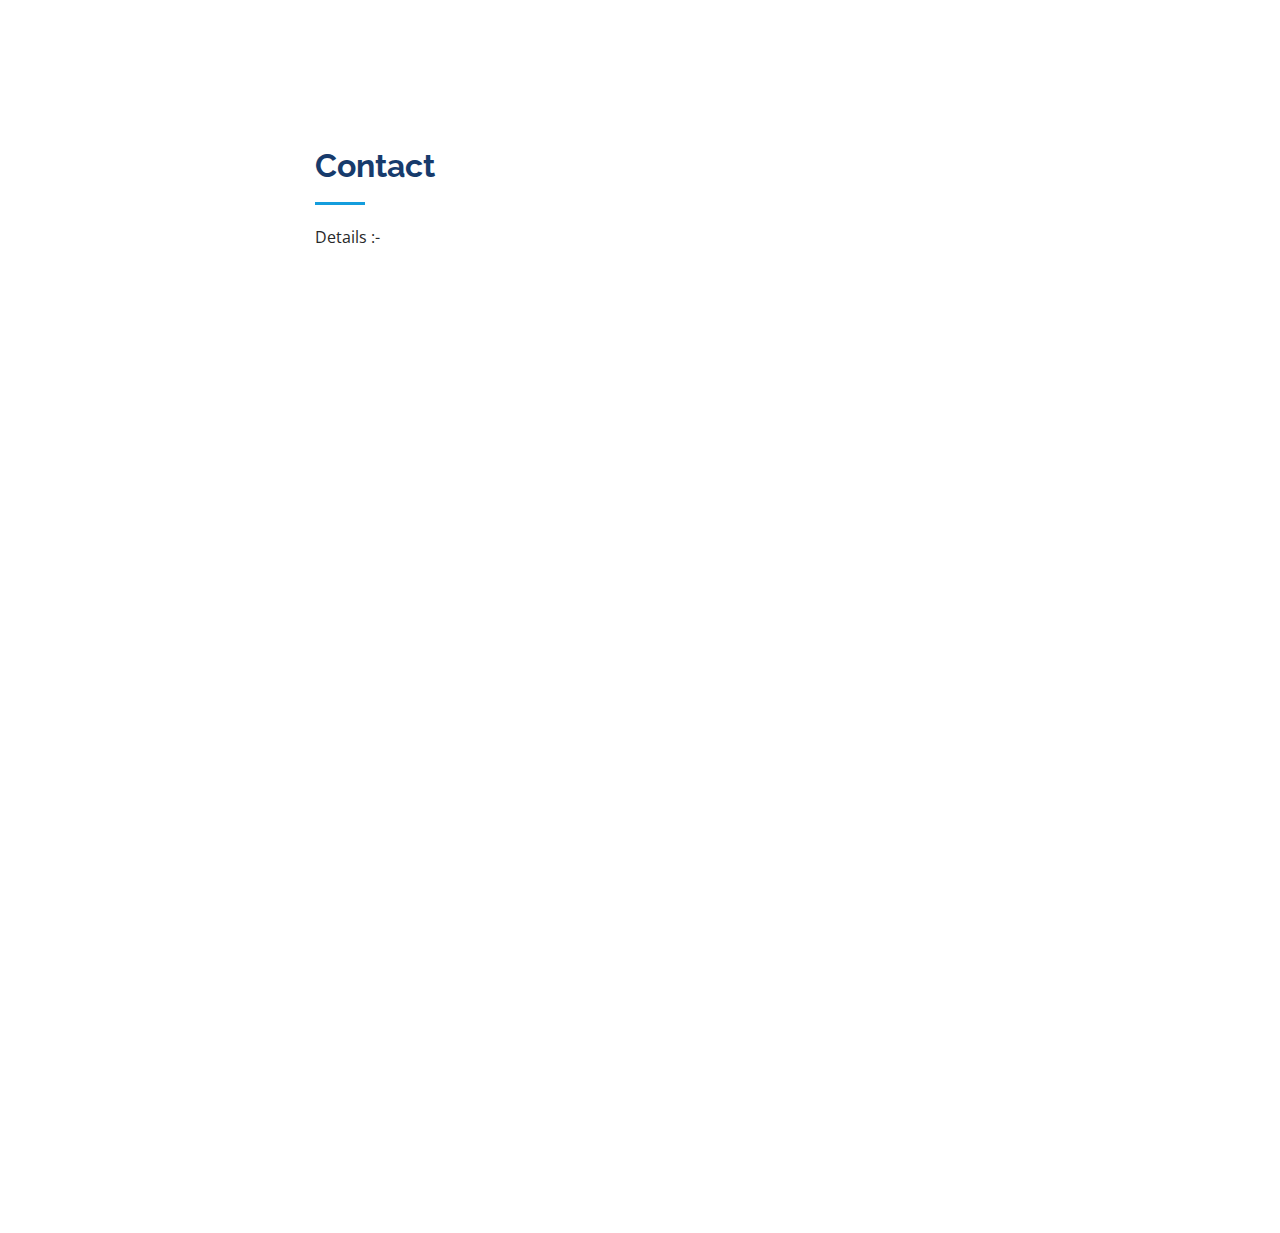
==== commit 009940d7: "Fix: fixed broken resume Google drive link" ====
--- a/portfolio/index.html
+++ b/portfolio/index.html
@@ -24,9 +24,8 @@
   <link href="assets/vendor/owl.carousel/assets/owl.carousel.min.css" rel="stylesheet">
   <link href="assets/vendor/aos/aos.css" rel="stylesheet">
 
-  <!-- Template Main CSS File -->
+  <!-- Main CSS File -->
   <link href="assets/css/style.css" rel="stylesheet">
-
 </head>
 
 <body>
@@ -55,27 +54,14 @@
           <li><a href="#about"><i class="bx bx-user"></i> <span>About</span></a></li>
           <li><a href="#resume"><i class="bx bx-file-blank"></i> <span>Resume</span></a></li>
           <li><a href="#skills"><i class="fas fa-code"></i><span>Skills</span></a></li>
-          <li><a href="#intern"><img src="https://img.icons8.com/ios/452/internship.png "height="30px">Internship</a></li>
-          <li><a href="#portfolio"><i class="bx bx-book-content"></i> Project</a></li>
-         <!-- <li><a href="#contact"><i class="bx bx-envelope"></i> Contact</a></li> -->
-
+          <li><a href="#intern"><img src="https://img.icons8.com/officel/16/learning.png"height="30px">Internship</a></li>
+          <li><a href="#portfolio"><img src="https://img.icons8.com/stickers/100/project-management.png" height="30px"> Project</a></li>
         </ul>
       </nav><!-- .nav-menu -->
       <button type="button" class="mobile-nav-toggle d-xl-none"><i class="icofont-navigation-menu"></i></button>
 
     </div>
   </header><!-- End Header -->
-
-  <!-- ======= Hero Section ======= -->
-  <section id="hero" class="d-flex flex-column justify-content-center align-items-center">
-    <div class="hero" data-aos="fade-in">
-      <h1>Harshit Sharma</h1>
-      <p>I'm <span class="typed" data-typed-items="Android Developer , Prepare For SDE-1 Role "></span></p>
-     
-     
-    </div>
-  </section><!-- End Hero -->
-
   <main id="main">
 
     <!-- ======= About Section ======= -->
@@ -84,26 +70,24 @@
 
         <div class="section-title">
           <h2>About</h2>
-          <p><li>Currently Pursuing in Bachelor of Computer Application from "Goel Institute of Higher Studies Mahavidyalaya"</li></p>
-          <p><li>I am majoring in App development . I am interested in Android development field and am seeking opportunities related to the same.</li></p>
+          <p><li>Currently pursuing a Master of Computer Applications from Galgotias University, where I am actively involved in learning new technologies, particularly in IT development. I am also enthusiastic about acquiring knowledge related to Android development.</li></p>
+          <p><li>Throughout my journey, I have honed my programming skills in various languages, including C, Java, Python, and I am also proficient in problem-solving.</li></p>
+          <p><li>As an enthusiast of technology and continuous learning, I actively participate in Web Development and Android technology-based communities. I have contributed to open-source projects and enjoy engaging in discussions and finding solutions to coding challenges.</li></p>
+          <p><li>Overall, I am passionate about technology and strive to contribute my best to the ever-evolving world of IT development.</li></p>
           
         </div>
 
         <div class="row">
-          <div class="col-lg-4" data-aos="fade-right">
-            <img src="assets/img/lg.jpg" class="img-fluid" alt="">
-          </div>
           <div class="col-lg-8 pt-4 pt-lg-0 content" data-aos="fade-left">
-            <h3>I like to solve problems and fix errors !!!</h3>
+            <h3>Love to read and write clean code and avoid useless complexities.</h3>
             <p class="font-italic">
               Introduction
             </p>
            <div class="row">
               <div class="col-lg-6">
                 <ul>
-                  <li><i class="icofont-rounded-right"></i> <strong>City:</strong> City : Lucknow,Uttar Pradesh</li>
-                  <li><i class="icofont-rounded-right"></i> <strong>Age:</strong>20</li>
-                  <li><i class="icofont-rounded-right"></i> <strong>Degree:</strong> B.C.A.</li>                  
+                  <li><i class="icofont-rounded-right"></i> <strong>City:</strong> Noida,Uttar Pradesh</li>
+                  <li><i class="icofont-rounded-right"></i> <strong>Degree:</strong> M.C.A.</li>                  
                 </ul>
               </div>
               <div class="col-lg-6">
@@ -121,75 +105,21 @@
 
       </div>
     </section><!-- End About Section -->
-
-    <!-- ======= Facts Section ======= -->
-    <section id="facts" class="facts">
-      <div class="container">
-
-        <div class="section-title">
-         
-          <p></p>
-        </div>
-
-        <div class="row no-gutters">
-
-          <div class="col-lg-3 col-md-6 d-md-flex align-items-md-stretch" data-aos="fade-up">
-            <div class="count-box">
-            
-             
-            </div>
-          </div>
-
-          <div class="col-lg-3 col-md-6 d-md-flex align-items-md-stretch" data-aos="fade-up" data-aos-delay="100">
-            <div class="count-box">
-              
-            </div>
-          </div>
-
-          <div class="col-lg-3 col-md-6 d-md-flex align-items-md-stretch" data-aos="fade-up" data-aos-delay="200">
-            <div class="count-box">
-             
-            </div>
-          </div>
-
-          <div class="col-lg-3 col-md-6 d-md-flex align-items-md-stretch" data-aos="fade-up" data-aos-delay="300">
-            <div class="count-box">
-              
-            </div>
-          </div>
-
-        </div>
-
-      </div>
-    </section><!-- End Facts Section -->
-
     
     <!-- ======= Resume Section ======= -->
     <section id="resume" class="resume">
       <div class="container">
 
         <div class="section-title">
-          <h2>Resume</h2>
+          <h2><a target="_blank" href="https://drive.google.com/file/d/1bE2ZeBtmFHXUHIlPmhC8PLr4VbwmcTmE/view?usp=drive_link">RESUME</a></h2>
           <p></p>
         </div>
-
-        <div class="row">
-          <div class="col-lg-6" data-aos="fade-up">
-            <h3 class="resume-title">Summary</h3>
-            <div class="resume-item pb">
-              <h1>Harshit Sharma</h1>
-              <h3>Prepare For SDE-1 || Android Developer
-              </h3>
-              <ul>
-                <li> Lucknow, Uttar Pradesh</li>
-                <li> India</li>
-                <li> +91-(9170660615)</li>
-                <li> hsharma6392@gmail.com</li>
-              </ul>
-
-            </div>
-
             <h3 class="resume-title">Education</h3>
+            <div class="resume-item">
+              <h3>M.C.A. (Android Developer)</h3>
+              <h5>2022-2024</h5>
+              <p><em>Galgotias University, Greater Noida</em></p>
+            </div>
             <div class="resume-item">
               <h3>B.C.A. (Android Developer)</h3>
               <h5>2019-2022</h5>
@@ -198,7 +128,7 @@
 
             <div class="resume-item">
               <h3>Intermediate</h3>
-              <h5>2018-2019</h5>
+              <h5>2019</h5>
               <p><em>Pioneer Montessori Inter College, Lucknow</em></p>
             </div>
 
@@ -206,7 +136,6 @@
               <h4>High School </h4>
                <h5>2017</h5>
               <p><em>Pioneer Montessori Inter College</em></p>
-              
             </div>
           </div>
           <div class="col-lg-6" data-aos="fade-up"></div>
@@ -225,22 +154,41 @@
     <section id="skills" class="skills">
     <div class="container">
       <div class="section-title">
-     <h2>Skills</h2>
-     
-                <div>
-                <p>
-                  <img src="https://img.icons8.com/color/2x/git.png">
-                  <img src="https://img.icons8.com/color/2x/android-studio--v2.png">
-                  <img src="https://img.icons8.com/external-flat-icons-inmotus-design/67/000000/external-file-popular-files-formats-flat-icons-inmotus-design-9.png"/>                  
-                  
-            
-                </p>
-               
-               <img src="https://img.icons8.com/color/2x/java-coffee-cup-logo.png">
-               <img src="https://img.icons8.com/color/2x/c-plus-plus-logo.png">
-               <img src="https://img.icons8.com/color/2x/javascript.png">
-               <img src="">
-            
+     <h2>Technical Skills</h2>
+      <h3>Programming Languages</h3>
+      <div>
+          <img src="https://img.icons8.com/color/2x/java-coffee-cup-logo.png">
+          <img src="https://img.icons8.com/color/2x/kotlin.png">
+          <img src="https://img.icons8.com/color/2x/c-programming.png">
+          <img src="https://img.icons8.com/color/2x/c-plus-plus-logo.png">
+          <img src="https://img.icons8.com/color/2x/python">
+        
+      </div>
+      <br>
+      <h3>Tools &amp; Technologies</h3>
+      <div>
+        <img src="https://img.icons8.com/color/2x/android-studio--v2.png">
+        <img src="https://img.icons8.com/color/2x/firebase">
+        <img src="https://img.icons8.com/color/2x/visual-studio-code-2019.png">
+        <img src="https://img.icons8.com/color/2x/visual-studio.png">
+        <br>
+        <img src="https://img.icons8.com/color/2x/pycharm.png">
+        <img src="https://img.icons8.com/color/2x/intellij-idea.png">      
+        <img src="https://img.icons8.com/color/2x/figma.png">
+        <img src="https://img.icons8.com/color/2x/git.png">
+        <br>
+        <img src="https://img.icons8.com/color/2x/github.png">
+        <img src="https://img.icons8.com/color/2x/docker.png">
+        <img src="https://img.icons8.com/color/2x/linux.png">
+        <img src="https://img.icons8.com/color/2x/html.png">
+        <br>
+        <img src="https://img.icons8.com/color/2x/css.png">
+        <img src="https://img.icons8.com/color/2x/xml">
+        <img src="https://img.icons8.com/color/2x/javascript.png">
+        <img src="https://img.icons8.com/color/2x/bootstrap">
+        <br>
+       <img src="https://img.icons8.com/color/2x/mysql-logo.png">
+        <img src="https://img.icons8.com/color/2x/sql">
 </div>
 
      </div>
@@ -255,7 +203,16 @@
         <h3 class="intern">Aikam India </h3>
         <h3>Android App Development</h3>
         <br>
-        Creating new and developing Android app for their online pharmacy under the guidance of mentors Build a strong professional profile, present given tasks and submissions; and improve skills through various activities as part of the internship Collaborate and coordinate with fellow team members and mentors.
+          <ul>
+            <p>
+              <li>Created and developed Android app for their online pharmacy under the guidance of mentors, </li>
+              <li>Worked on integration of google API, </li>
+              <li>Build a strong professional profile, present given tasks and submissions, </li>
+              <li>Learned about the latest technologies and trends in the industry, </li>
+              <li>Worked on the development of the app and its features, </li>              
+              <li>Improve skills through various activities as part of the internship Collaborate and coordinate with fellow team members and mentors.</li>
+            </p>
+          </ul>
         </br>
        </div>
        </div>
@@ -271,27 +228,20 @@
            <h5>2022 - Project</h5>
               <p><em>India</em></p>
               <ul>
-                <h3>Blog website</h3>
-                <li>A website of blogs that helps students.</li>
-                <li>Topics are covered that are not involved in course cirriculum.</li>
-                <p><a href="#"target="_blank">Github</a></p>
+                <h3>Weather Application</h3>
+                <li>A responsive and attracive User Interface.</li>
+                <li>Provides weather information of any city.</li>
+
+                <li>Uses open weather API to fetch information.</li>
+                <li>XML and kotlin are used in frontend and backend respecively.</li>
+                <p><a href="https://github.com/harshit6392/Weather-App.git"target="_blank">Github</a></p>
                 <br>
 
-                <h3>Aikam India Android App</h3>
-                  <li>Online medicine delivery app.</li>
-                  <li>Takes order from customers.</li>
-                  <p><a href="#"target="_blank">Github</a></p>
-                <br>
-
-                <h3>Web Based Student Information System</h3>
-                  <li>Save Data of student in Digital Form</li>
-                  <li>Ease of accessing information</li>
-                  <p><a href="#"target="_blank">Github</a></p>
-                  <br>
-                  
-                  <h3>Portfolio</h3>
-                  <li>A portfolio website. Live through webhost000.com</li>
-                  <p><a href="#"target="_blank">Github</a></p>
+                <h3>Portfolio</h3>
+                  <li>A portfolio website.</li>
+                  <li>Responsive and attractive User Interface.</li>
+                  <li>HTML,CSS and Javascript are used in frontend.</li>
+                  <p><a href="https://github.com/harshit6392/Portfolio.git"target="_blank">Github</a></p>
               </ul>
          
               <div class="section-title">
@@ -316,8 +266,6 @@
       </div>
     </section><!-- End Services Section -->
 
-    <!-- ======= Testimonials Section ======= -->
-    
     <!-- ======= Contact Section ======= -->
     <section id="contact" class="contact">
       <div class="container">
@@ -327,92 +275,21 @@
           <p>Details :-</p>
         </div>
 
-        <div class="row" data-aos="fade-in">
-
-          <div class="col-lg-5 d-flex align-items-stretch">
-            <div class="info">
-              <div class="address">
-                <i class="icofont-google-map"></i>
-                <h4>Location:</h4>
-                <p>226018 Lucknow, Uttar Pradesh, India</p>
-              </div>
-
-              <div class="email">
-                <i class="icofont-envelope"></i>
-                <h4>Email:</h4>
-                <p>hsharma6392@gmail.com</p>
-              </div>
-
-              <div class="phone">
-                <i class="icofont-phone"></i>
-                <h4>Call:</h4>
-                <p>+91-(9170660615)</p>
-              </div>
-              
-            
-            </div>
-
-          </div>
-
-          <div class="col-lg-7 mt-5 mt-lg-0 d-flex align-items-stretch">
-            <form action="forms/contact.php" method="post" role="form" class="php-email-form">
-              <div class="form-row">
-                <div class="form-group col-md-6">
-                  <label for="name">Your Name</label>
-                  <input type="text" name="name" class="form-control" id="name" data-rule="minlen:4" data-msg="Please enter at least 4 chars" />
-                  <div class="validate"></div>
-                </div>
-                <div class="form-group col-md-6">
-                  <label for="name">Your Email</label>
-                  <input type="email" class="form-control" name="email" id="email" data-rule="email" data-msg="Please enter a valid email" />
-                  <div class="validate"></div>
-                </div>
-              </div>
-              <div class="form-group">
-                <label for="name">Subject</label>
-                <input type="text" class="form-control" name="subject" id="subject" data-rule="minlen:4" data-msg="Please enter at least 8 chars of subject" />
-                <div class="validate"></div>
-              </div>
-              <div class="form-group">
-                <label for="name">Message</label>
-                <textarea class="form-control" name="message" rows="10" data-rule="required" data-msg="Please write something for us"></textarea>
-                <div class="validate"></div>
-              </div>
-              <div class="mb-3">
-                <div class="loading">Loading</div>
-                <div class="error-message"></div>
-                <div class="sent-message">Your message has been sent. Thank you!</div>
-              </div>
-              <div class="text-center"><button type="submit">Send Message</button></div>
-            </form>
-          </div>
-
-        </div>
-
+      
+            <div class="col-lg-7 mt-5 mt-lg-0 d-flex align-items-stretch">
+              <iframe src="https://docs.google.com/forms/d/e/1FAIpQLSeeVUF1oQiEwEug2u6Cn09vMpyJctKO1ruL9Lsjxd7T_9P7Cg/viewform?embedded=true" width="640" height="824" frameborder="0" marginheight="0" marginwidth="0">Loading…</iframe>
+            </div>
       </div>
     </section><!-- End Contact Section -->
 
   </main><!-- End #main -->
-
-  <!-- ======= Footer ======= -->
-  <footer id="footer">
-    <div class="container">
-      <div class="copyright">
-        &copy; Copyright <strong><span>harshit_07</span></strong>
-      </div>
-      <div class="credits">
-        Designed by <a href="#">Harshit Sharma</a>
-      </div>
-    </div>
-  </footer><!-- End  Footer -->
 
   <a href="#" class="back-to-top"><i class="icofont-simple-up"></i></a>
 
   <!-- Vendor JS Files -->
   <script src="assets/vendor/jquery/jquery.min.js"></script>
   <script src="assets/vendor/bootstrap/js/bootstrap.bundle.min.js"></script>
-  <script src="assets/vendor/jquery.easing/jquery.easing.min.js"></script>
-  <script src="assets/vendor/php-email-form/validate.js"></script>
+  <script srsc="assets/vendor/jquery.easing/jquery.easing.min.js"></script>
   <script src="assets/vendor/waypoints/jquery.waypoints.min.js"></script>
   <script src="assets/vendor/counterup/counterup.min.js"></script>
   <script src="assets/vendor/isotope-layout/isotope.pkgd.min.js"></script>
